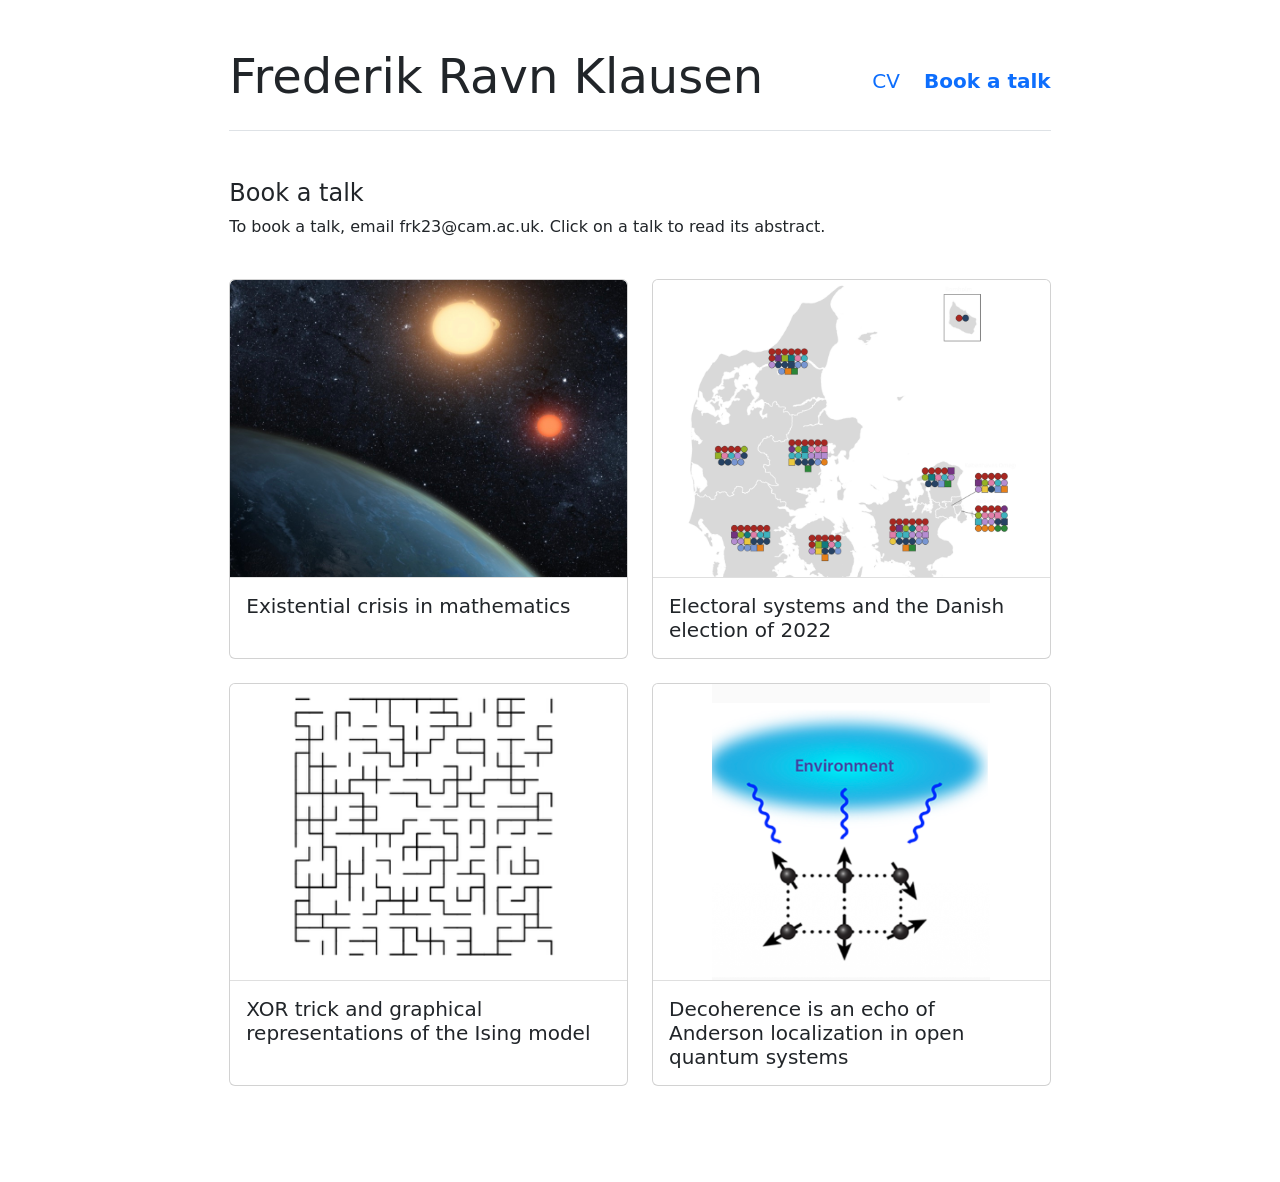
==== talks.html @ b05c43af "Add "Book a talk" page with clickable talk abstracts New talks.html page linked from the header nav." ====
<!doctype html>
<html lang="en">
  <head>
    <meta charset="utf-8">
    <meta name="viewport" content="width=device-width, initial-scale=1">
    <meta name="description" content="">
    <meta name="author" content="Frederik Ravn Klausen">
    <title>Book a talk | Frederik Ravn Klausen</title>

    <link rel="shortcut icon" href="favicon.ico">

    <link href="https://cdn.jsdelivr.net/npm/bootstrap@5.0.2/dist/css/bootstrap.min.css" rel="stylesheet" crossorigin="anonymous">
    <link rel="stylesheet" href="styles.css">

  </head>
  <body>

<div class="col-lg-8 mx-auto p-3 py-md-5">
  <header class="d-flex flex-wrap align-items-center pb-3 mb-5 border-bottom">
    <h1 class="display-5 me-auto"><a href="index.html" class="text-reset">Frederik Ravn Klausen</a></h1>
    <ul class="nav flex-nowrap text-nowrap me-0 mb-2 mb-md-0 fs-5">
      <li class="nav-item">
        <a href="CV/CV_Oct26.pdf" target="_blank">CV</a>
      </li>
      <li class="nav-item ms-4">
        <a href="talks.html" class="fw-bold" aria-current="page">Book a talk</a>
      </li>
    </ul>
  </header>

  <main>
    <h4>Book a talk</h4>
    <p>
      To book a talk, email frk23@cam.ac.uk. Click on a talk to read its abstract.
    </p>

    <div class="row row-cols-1 row-cols-sm-2 g-4 mt-1 mb-5">
      <div class="col">
        <button type="button" class="card talk-card h-100 w-100 p-0 text-start" data-bs-toggle="modal" data-bs-target="#talk-ai">
          <img src="talks/ai-mathematics.jpg" class="card-img-top talk-img talk-img-cover" alt="">
          <div class="card-body">
            <h5 class="card-title mb-0">Existential crisis in mathematics</h5>
          </div>
        </button>
      </div>

      <div class="col">
        <button type="button" class="card talk-card h-100 w-100 p-0 text-start" data-bs-toggle="modal" data-bs-target="#talk-election">
          <img src="talks/danish-election-2022.png" class="card-img-top talk-img" alt="">
          <div class="card-body">
            <h5 class="card-title mb-0">Electoral systems and the Danish election of 2022</h5>
          </div>
        </button>
      </div>

      <div class="col">
        <button type="button" class="card talk-card h-100 w-100 p-0 text-start" data-bs-toggle="modal" data-bs-target="#talk-xor">
          <img src="talks/xor-ising.png" class="card-img-top talk-img" alt="">
          <div class="card-body">
            <h5 class="card-title mb-0">XOR trick and graphical representations of the Ising model</h5>
          </div>
        </button>
      </div>

      <div class="col">
        <button type="button" class="card talk-card h-100 w-100 p-0 text-start" data-bs-toggle="modal" data-bs-target="#talk-decoherence">
          <img src="talks/decoherence.png" class="card-img-top talk-img" alt="">
          <div class="card-body">
            <h5 class="card-title mb-0">Decoherence is an echo of Anderson localization in open quantum systems</h5>
          </div>
        </button>
      </div>
    </div>
  </main>
</div>

<!-- Abstracts -->
<div class="modal fade" id="talk-ai" tabindex="-1" aria-labelledby="talk-ai-title" aria-hidden="true">
  <div class="modal-dialog modal-dialog-centered modal-dialog-scrollable modal-lg">
    <div class="modal-content">
      <div class="modal-header">
        <h5 class="modal-title" id="talk-ai-title">Existential crisis in mathematics</h5>
        <button type="button" class="btn-close" data-bs-dismiss="modal" aria-label="Close"></button>
      </div>
      <div class="modal-body">
        <p>
          AI has changed mathematics permanently. The mindblowing progress has caused existential crisis for
          many mathematicians and raises a series of new questions.
        </p>
        <p class="mb-0">
          Was intelligence always simple? How is maths in the future going to look?
          Why did we do maths in the first place?
        </p>
      </div>
    </div>
  </div>
</div>

<div class="modal fade" id="talk-election" tabindex="-1" aria-labelledby="talk-election-title" aria-hidden="true">
  <div class="modal-dialog modal-dialog-centered modal-dialog-scrollable modal-lg">
    <div class="modal-content">
      <div class="modal-header">
        <h5 class="modal-title" id="talk-election-title">Electoral systems and the Danish election of 2022</h5>
        <button type="button" class="btn-close" data-bs-dismiss="modal" aria-label="Close"></button>
      </div>
      <div class="modal-body">
        <p>
          The Danish election of 2022 was decided by the electoral system. For the first time since 1947 a
          party got more seats than their share of the votes.
        </p>
        <p class="mb-0">
          How could that happen? What is the probability that this happens again?
          What considerations should go into changing the system?
        </p>
      </div>
    </div>
  </div>
</div>

<div class="modal fade" id="talk-xor" tabindex="-1" aria-labelledby="talk-xor-title" aria-hidden="true">
  <div class="modal-dialog modal-dialog-centered modal-dialog-scrollable modal-lg">
    <div class="modal-content">
      <div class="modal-header">
        <h5 class="modal-title" id="talk-xor-title">XOR trick and graphical representations of the Ising model</h5>
        <button type="button" class="btn-close" data-bs-dismiss="modal" aria-label="Close"></button>
      </div>
      <div class="modal-body">
        <p>
          Studying the Ising model using its graphical representations has been tremendously successful.
          These representations are coupled to each other using the uniform even subgraph, which is invariant
          under XOR.
          This trick enables simple proofs of equality of critical points between loop O(1) and Ising and
          exponential decay for the two-dimensional near-critical model. The scaling limit of the latter is
          famously conjectured to be related to the exceptional Lie Algebra E<sub>8</sub>.
        </p>
        <p class="mb-0 text-muted">
          Joint work with Ulrik Hansen, Jianping Jiang and Peter Wildemann.
        </p>
      </div>
    </div>
  </div>
</div>

<div class="modal fade" id="talk-decoherence" tabindex="-1" aria-labelledby="talk-decoherence-title" aria-hidden="true">
  <div class="modal-dialog modal-dialog-centered modal-dialog-scrollable modal-lg">
    <div class="modal-content">
      <div class="modal-header">
        <h5 class="modal-title" id="talk-decoherence-title">Decoherence is an echo of Anderson localization in open quantum systems</h5>
        <button type="button" class="btn-close" data-bs-dismiss="modal" aria-label="Close"></button>
      </div>
      <div class="modal-body">
        <p>
          We study the time evolution of single-particle quantum states described by a Lindblad master
          equation with local terms. By means of a geometric resolvent equation derived for Lindblad
          generators, we establish a finite-volume-type criterion for the decay of the off-diagonal matrix
          elements in the position basis of the time-evolved or steady states. This criterion is shown to
          yield exponential decay for systems where the non-hermitian evolution (and not the full
          Liouvillian) is either gapped or strongly disordered. The work thereby gives rigorous justification
          for the study of non-hermitian hamiltonians. The gap for the non-hermitian evolution exists for
          example whenever any level of local dephasing is present in the system. The result in the
          disordered case can be viewed as an extension of Anderson localization to open quantum systems.
        </p>
        <p class="mb-0 text-muted">
          Joint work with Simone Warzel.
        </p>
      </div>
    </div>
  </div>
</div>

    <script src="https://cdn.jsdelivr.net/npm/bootstrap@5.0.2/dist/js/bootstrap.bundle.min.js" crossorigin="anonymous"></script>
  </body>
</html>
---- styles.css ----
.bd-placeholder-img {
        font-size: 1.125rem;
        text-anchor: middle;
        -webkit-user-select: none;
        -moz-user-select: none;
        user-select: none;
      }

      @media (min-width: 768px) {
        .bd-placeholder-img-lg {
          font-size: 3.5rem;
        }
      }

      a, a:hover{
        text-decoration: none;
      }
      /* Basic styling for the sidebar */
        .sidebar {
            float: right;
            width: 20%; /* Adjust the width as needed */
            padding: 20px;
            background-color: #f0f0f0;
            box-sizing: border-box;
        }
        
        /* Styling for the coauthor links */
        .coauthor-link {
            display: block;
            margin-bottom: 5px;
            font-size: 15px; /* Smaller font size */
            text-decoration: none;
            color: blue;
        }

        /* Change link color on hover */
        .coauthor-link:hover {
            color: darkblue; /* Set link color on hover */
        }
        


        /* Style for the main content */
        .main-content {
            margin-right: 25%; /* Make space for the sidebar */
            padding: 20px;
            box-sizing: border-box;
        }

        /* Clickable talk cards on the "Book a talk" page */
        .talk-card {
            overflow: hidden;
            transition: transform 0.15s ease, box-shadow 0.15s ease;
        }

        .talk-card:hover,
        .talk-card:focus-visible {
            transform: translateY(-3px);
            box-shadow: 0 0.5rem 1rem rgba(0, 0, 0, 0.15);
        }

        .talk-img {
            aspect-ratio: 4 / 3;
            object-fit: contain;
            background-color: #fff;
            border-bottom: 1px solid rgba(0, 0, 0, 0.125);
        }

        .talk-img-cover {
            object-fit: cover;
        }
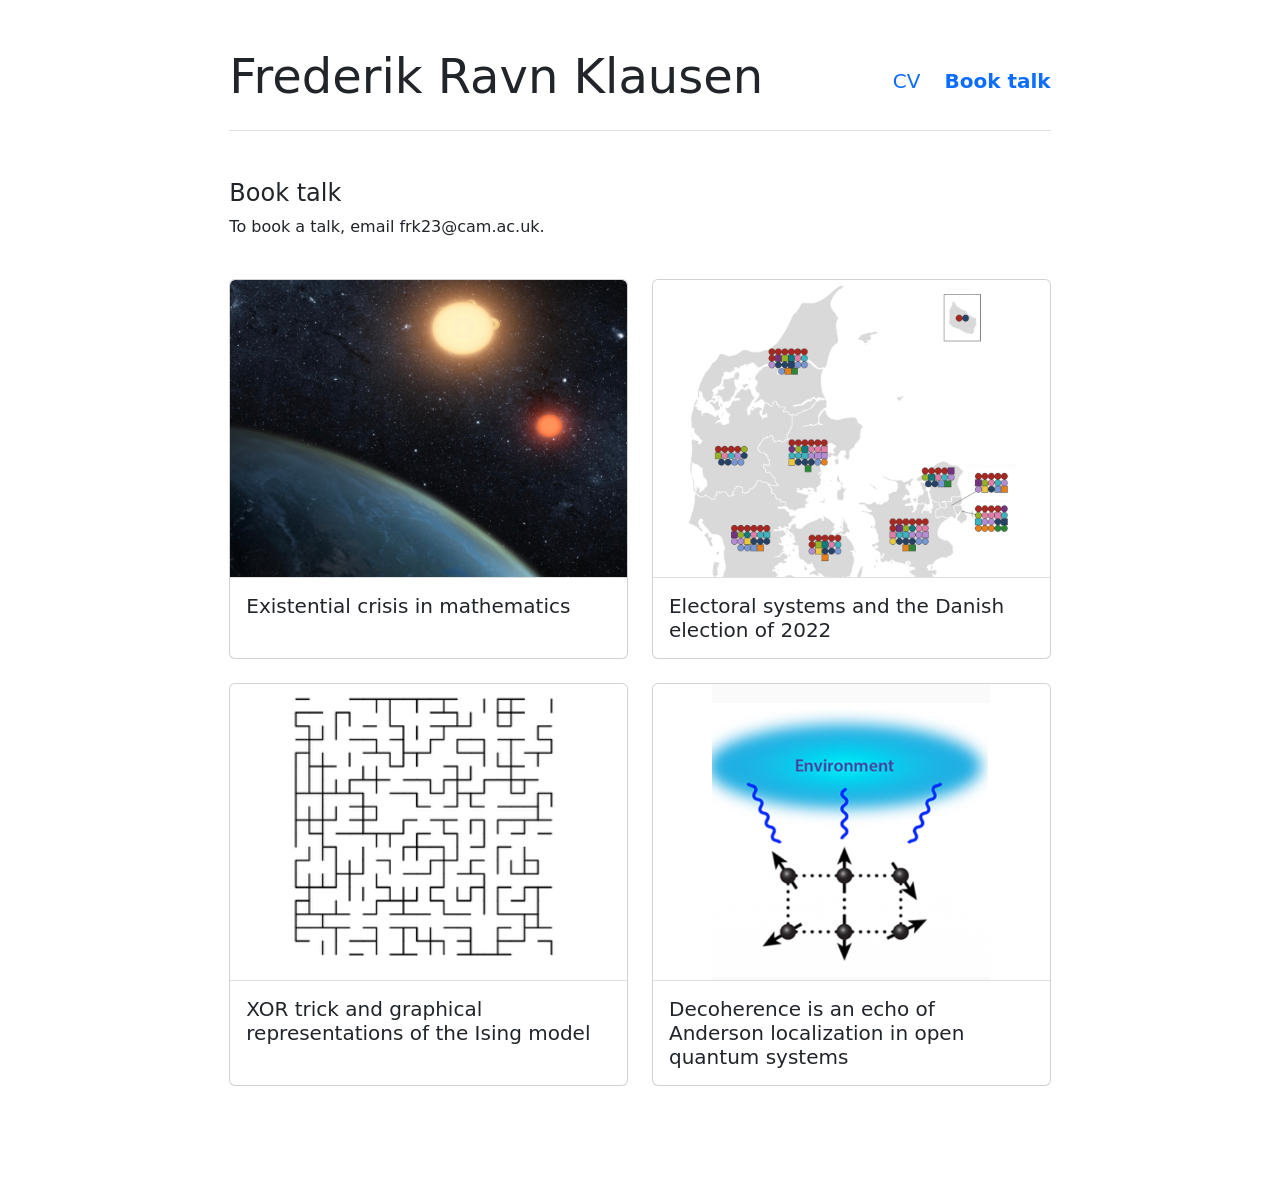
==== commit e9610dc6: "Rename tab to "Book talk" and trim intro text Co-Authored-By: Claude Opus 5.5 <noreply@anthropic.com" ====
--- a/talks.html
+++ b/talks.html
@@ -5,7 +5,7 @@
     <meta name="viewport" content="width=device-width, initial-scale=1">
     <meta name="description" content="">
     <meta name="author" content="Frederik Ravn Klausen">
-    <title>Book a talk | Frederik Ravn Klausen</title>
+    <title>Book talk | Frederik Ravn Klausen</title>
 
     <link rel="shortcut icon" href="favicon.ico">
 
@@ -23,15 +23,15 @@
         <a href="CV/CV_Oct26.pdf" target="_blank">CV</a>
       </li>
       <li class="nav-item ms-4">
-        <a href="talks.html" class="fw-bold" aria-current="page">Book a talk</a>
+        <a href="talks.html" class="fw-bold" aria-current="page">Book talk</a>
       </li>
     </ul>
   </header>
 
   <main>
-    <h4>Book a talk</h4>
+    <h4>Book talk</h4>
     <p>
-      To book a talk, email frk23@cam.ac.uk. Click on a talk to read its abstract.
+      To book a talk, email frk23@cam.ac.uk.
     </p>
 
     <div class="row row-cols-1 row-cols-sm-2 g-4 mt-1 mb-5">
